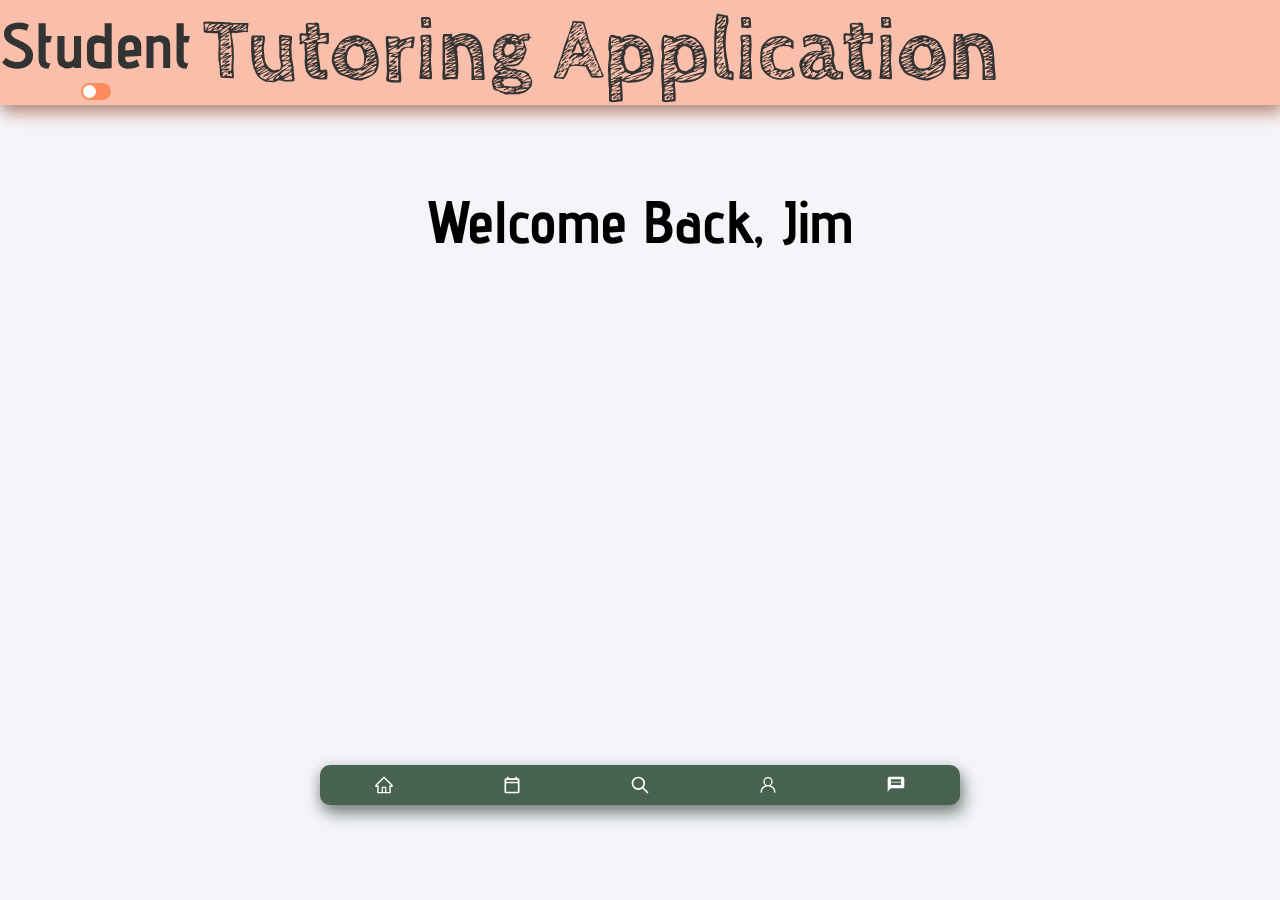
==== index.html @ f89b3bc1 "Added functionality where the header title changes based on the page" ====
<!DOCTYPE html>
<html lang="en">
<head>
    <meta charset="UTF-8">
    <meta name="viewport" content="width=device-width, initial-scale=1.0">
    <title>Get Tutored</title>
    <link rel="stylesheet" href="css/styles_base.css">
    <link rel="stylesheet" href="css/nav_bar.css">
    <link id="theme-stylesheet" rel="stylesheet" href="css/styles_stud.css">
    <script src="js/header.js" defer></script>
    <script src="js/app.js" defer></script>
</head>
<body>
    <header title="Tutoring Application"></header> <!-- Placeholder for the header -->
    <main style="display: flex; justify-content: center;">
        <h3>Welcome Back, Jim</h3>
    </main>
    <nav class="button-container">
        <a href="index.html">
            <button class="button">
                <svg xmlns="http://www.w3.org/2000/svg" width="1em" height="1em" viewBox="0 0 1024 1024" stroke-width="0" fill="currentColor" stroke="currentColor" class="icon">
                    <path d="M946.5 505L560.1 118.8l-25.9-25.9a31.5 31.5 0 0 0-44.4 0L77.5 505a63.9 63.9 0 0 0-18.8 46c.4 35.2 29.7 63.3 64.9 63.3h42.5V940h691.8V614.3h43.4c17.1 0 33.2-6.7 45.3-18.8a63.6 63.6 0 0 0 18.7-45.3c0-17-6.7-33.1-18.8-45.2zM568 868H456V664h112v204zm217.9-325.7V868H632V640c0-22.1-17.9-40-40-40H432c-22.1 0-40 17.9-40 40v228H238.1V542.3h-96l370-369.7 23.1 23.1L882 542.3h-96.1z"></path>
                </svg>
            </button>
        </a>
        <a href="calendar.html">
            <button class="button">
                <svg xmlns="http://www.w3.org/2000/svg" width="1em" height="1em" viewBox="0 0 24 24" fill="currentColor" class="icon">              
                <path d="M19 4h-1V2h-2v2H8V2H6v2H5c-1.1 0-2 .9-2 2v14c0 1.1.9 2 2 2h14c1.1 0 2-.9 2-2V6c0-1.1-.9-2-2-2zm0 16H5V10h14v10zm0-12H5V6h14v2z" />
                </svg>
            </button>
        </a>
        <a href="search.html">
            <button class="button">
                <svg xmlns="http://www.w3.org/2000/svg" width="1em" height="1em" aria-hidden="true" viewBox="0 0 24 24" stroke-width="2" fill="none" stroke="currentColor" class="icon">
                <path d="M21 21l-6-6m2-5a7 7 0 11-14 0 7 7 0 0114 0z" stroke-linejoin="round" stroke-linecap="round"></path>            </svg>
            </button>
        </a>
        <a href="profile.html">
            <button class="button">
                <svg xmlns="http://www.w3.org/2000/svg" width="1em" height="1em" viewBox="0 0 24 24" stroke-width="0" fill="currentColor" stroke="currentColor" class="icon">
                <path d="M12 2.5a5.5 5.5 0 0 1 3.096 10.047 9.005 9.005 0 0 1 5.9 8.181.75.75 0 1 1-1.499.044 7.5 7.5 0 0 0-14.993 0 .75.75 0 0 1-1.5-.045 9.005 9.005 0 0 1 5.9-8.18A5.5 5.5 0 0 1 12 2.5ZM8 8a4 4 0 1 0 8 0 4 4 0 0 0-8 0Z"></path>            </svg>
            </button>
        </a>
        <a href="messaging.html">
            <button class="button"> 
                <svg xmlns="http://www.w3.org/2000/svg"  width="1em"  height="1em"  viewBox="0 0 24 24"  fill="currentColor"  class="icon">
                <path d="M20 2H4c-1.1 0-2 .9-2 2v16l4-4h14c1.1 0 2-.9 2-2V4c0-1.1-.9-2-2-2zm-2 10H6V9h12v3zm0-4H6V5h12v3z"/></svg>
            </button>
        </a>
    </nav>
</body>
</html>
---- css/styles_base.css ----
/* Base Styles */
@import url('https://fonts.googleapis.com/css2?family=Cabin+Sketch:wght@700&display=swap');
@import url("https://fonts.googleapis.com/css2?family=Advent+Pro:ital,wght@0,100..900;1,100..900&display=swap");


body {
    margin: 0;
    padding: 0;
}

header {
    margin-inside: 100px 0 100px 100px;
    text-align: left;
}

header h1 {
    font-family: "Cabin Sketch", sans-serif;
    font-size: 7vw;
}

header h2 {
    font-family: "Advent Pro", sans-serif;
    font-size: 5vw
}

nav {

}

main {
    font-family: "Advent Pro", sans-serif;
    font-size: 4vw;
    padding: 20px;
    align-content: center;
}

footer {
    text-align: center;
    padding: 10px 0;
    position: fixed;
    width: 100%;
    bottom: 0;
}

h3 {
    font-family: "Advent Pro", sans-serif;
}

h6 {
    font-family: "Advent Pro", sans-serif;
}

/* Toggle Switch Styles */
.switch {
    position: relative;
    display: inline-block;
    width: 30px;
    height: 17px;
}

.switch input {
    opacity: 0;
    width: 0;
    height: 0;
}

.slider {
    position: absolute;
    cursor: pointer;
    top: 0;
    left: 0;
    right: 0;
    bottom: 0;
    background-color: #FF8A5B;
    transition: .4s;
    border-radius: 17px;
}

.slider:before {
    position: absolute;
    content: "";
    height: 13px;
    width: 13px;
    left: 2px;
    bottom: 2px;
    background-color: white;
    transition: .4s;
    border-radius: 50%;
}

input:checked + .slider {
    background-color: #47624F;
}

input:checked + .slider:before {
    transform: translateX(13px);
}

.button-container{
    position: absolute;
    top: 85vh;
    left: 25vw;    
}

/* Mobile styles */
@media (max-width: 600px) {
    header, nav, main, footer {
        padding: 10px;
    }

    nav a {
        display: block;
        margin: 5px 0;
    }
}
---- css/nav_bar.css ----
/* From Uiverse.io by akshat-patel28 */ 
.button-container {
    display: flex;
    background-color: rgba(71, 98, 79, 255);
    width: 50vw;
    height: 40px;
    align-items: center;
    justify-content: space-around;
    border-radius: 10px;
    box-shadow: rgba(0, 0, 0, 0.35) 0px 5px 15px, 
                rgba(71, 98, 79, 0.4) 5px 10px 15px;

  }
  
  .button {
    outline: 0;
    border: 0 ;
    width: 40px;
    height: 40px;
    border-radius: 50%;
    background-color: transparent;
    display: flex;
    align-items: center;
    justify-content: center;
    color: #fff;
    transition: all ease-in-out 0.3s;
    cursor: pointer;
  }
  
  .button:hover {
    transform: translateY(-3px);
  }
  
  .icon {
    font-size: 20px;
  }
---- css/styles_stud.css ----
/* Student Styles */
body {
    background-color: #f4f4f4;
}

header {
    background-color: rgba(255, 138, 91, 0.5);
    color: #333333;
    box-shadow: rgba(0, 0, 0, 0.35) 0 5px 15px,
                rgba(255, 138, 91, 0.4) 5px 10px 15px;
}

body {
    background-color: #f4f4f9;
}

nav a {
    color: #fff;
}

.button-container {
    background-color: rgba(71, 98, 79, 1);
    box-shadow: rgba(0, 0, 0, 0.35) 0 5px 15px,
                rgba(71, 98, 79, 0.4) 5px 10px 15px;
}
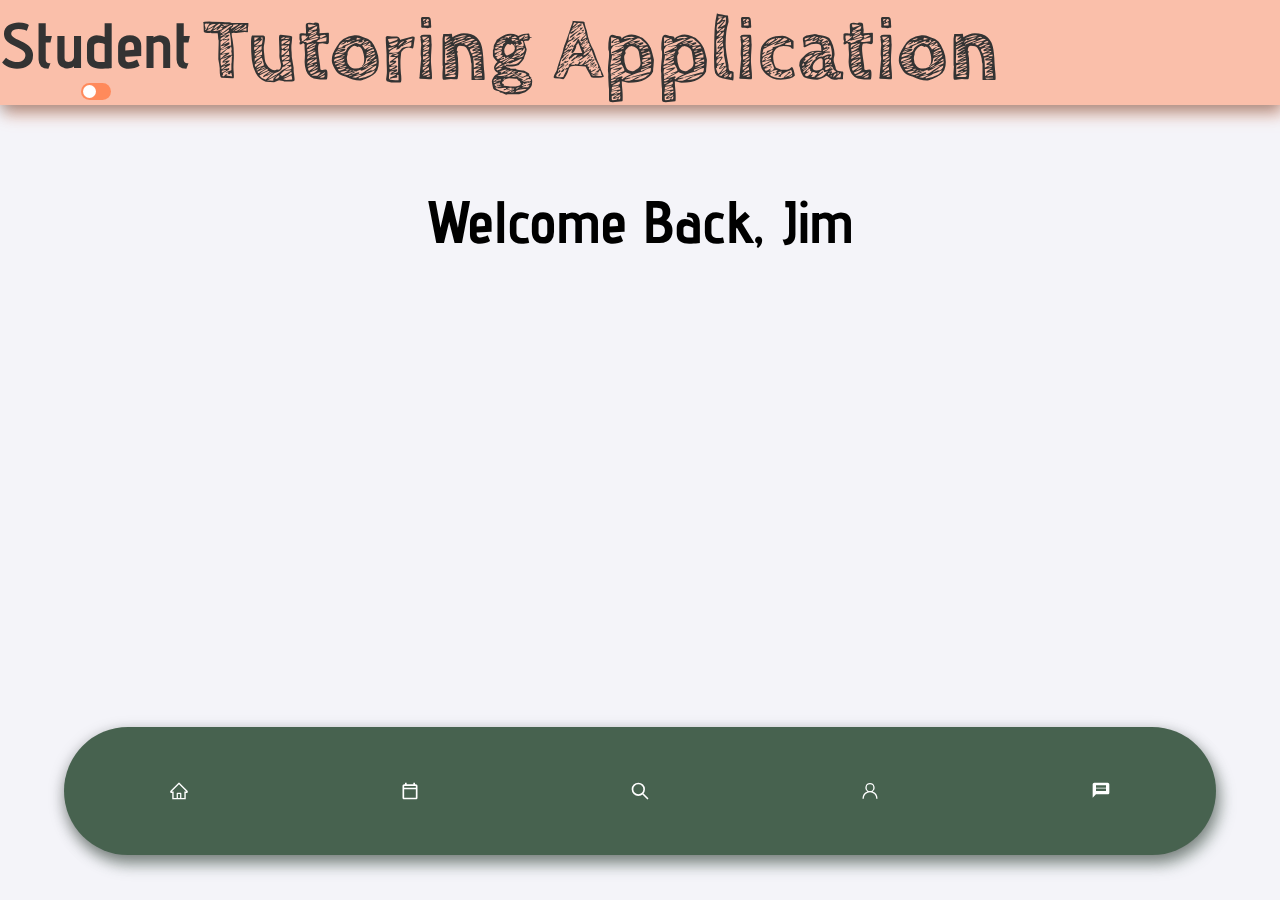
==== commit 0c8ca86f: "Renamed header.js to pageSetup.js so it sets up both the header and the navbar Created a navbar.html" ====
--- a/index.html
+++ b/index.html
@@ -7,7 +7,7 @@
     <link rel="stylesheet" href="css/styles_base.css">
     <link rel="stylesheet" href="css/nav_bar.css">
     <link id="theme-stylesheet" rel="stylesheet" href="css/styles_stud.css">
-    <script src="js/header.js" defer></script>
+    <script src="js/pageSetup.js" defer></script>
     <script src="js/app.js" defer></script>
 </head>
 <body>
@@ -15,39 +15,6 @@
     <main style="display: flex; justify-content: center;">
         <h3>Welcome Back, Jim</h3>
     </main>
-    <nav class="button-container">
-        <a href="index.html">
-            <button class="button">
-                <svg xmlns="http://www.w3.org/2000/svg" width="1em" height="1em" viewBox="0 0 1024 1024" stroke-width="0" fill="currentColor" stroke="currentColor" class="icon">
-                    <path d="M946.5 505L560.1 118.8l-25.9-25.9a31.5 31.5 0 0 0-44.4 0L77.5 505a63.9 63.9 0 0 0-18.8 46c.4 35.2 29.7 63.3 64.9 63.3h42.5V940h691.8V614.3h43.4c17.1 0 33.2-6.7 45.3-18.8a63.6 63.6 0 0 0 18.7-45.3c0-17-6.7-33.1-18.8-45.2zM568 868H456V664h112v204zm217.9-325.7V868H632V640c0-22.1-17.9-40-40-40H432c-22.1 0-40 17.9-40 40v228H238.1V542.3h-96l370-369.7 23.1 23.1L882 542.3h-96.1z"></path>
-                </svg>
-            </button>
-        </a>
-        <a href="calendar.html">
-            <button class="button">
-                <svg xmlns="http://www.w3.org/2000/svg" width="1em" height="1em" viewBox="0 0 24 24" fill="currentColor" class="icon">              
-                <path d="M19 4h-1V2h-2v2H8V2H6v2H5c-1.1 0-2 .9-2 2v14c0 1.1.9 2 2 2h14c1.1 0 2-.9 2-2V6c0-1.1-.9-2-2-2zm0 16H5V10h14v10zm0-12H5V6h14v2z" />
-                </svg>
-            </button>
-        </a>
-        <a href="search.html">
-            <button class="button">
-                <svg xmlns="http://www.w3.org/2000/svg" width="1em" height="1em" aria-hidden="true" viewBox="0 0 24 24" stroke-width="2" fill="none" stroke="currentColor" class="icon">
-                <path d="M21 21l-6-6m2-5a7 7 0 11-14 0 7 7 0 0114 0z" stroke-linejoin="round" stroke-linecap="round"></path>            </svg>
-            </button>
-        </a>
-        <a href="profile.html">
-            <button class="button">
-                <svg xmlns="http://www.w3.org/2000/svg" width="1em" height="1em" viewBox="0 0 24 24" stroke-width="0" fill="currentColor" stroke="currentColor" class="icon">
-                <path d="M12 2.5a5.5 5.5 0 0 1 3.096 10.047 9.005 9.005 0 0 1 5.9 8.181.75.75 0 1 1-1.499.044 7.5 7.5 0 0 0-14.993 0 .75.75 0 0 1-1.5-.045 9.005 9.005 0 0 1 5.9-8.18A5.5 5.5 0 0 1 12 2.5ZM8 8a4 4 0 1 0 8 0 4 4 0 0 0-8 0Z"></path>            </svg>
-            </button>
-        </a>
-        <a href="messaging.html">
-            <button class="button"> 
-                <svg xmlns="http://www.w3.org/2000/svg"  width="1em"  height="1em"  viewBox="0 0 24 24"  fill="currentColor"  class="icon">
-                <path d="M20 2H4c-1.1 0-2 .9-2 2v16l4-4h14c1.1 0 2-.9 2-2V4c0-1.1-.9-2-2-2zm-2 10H6V9h12v3zm0-4H6V5h12v3z"/></svg>
-            </button>
-        </a>
-    </nav>
+    <nav></nav>  <!-- Placeholder for the navbar -->
 </body>
 </html>
--- a/css/styles_base.css
+++ b/css/styles_base.css
@@ -21,10 +21,6 @@
 header h2 {
     font-family: "Advent Pro", sans-serif;
     font-size: 5vw
-}
-
-nav {
-
 }
 
 main {
@@ -96,10 +92,11 @@
     transform: translateX(13px);
 }
 
-.button-container{
+nav {
     position: absolute;
-    top: 85vh;
-    left: 25vw;    
+    bottom: 5vh;
+    left: 50%;
+    transform: translateX(-50%);
 }
 
 /* Mobile styles */
--- a/css/nav_bar.css
+++ b/css/nav_bar.css
@@ -1,20 +1,16 @@
-/* From Uiverse.io by akshat-patel28 */ 
-.button-container {
+/* Navbar css */
+nav {
     display: flex;
-    background-color: rgba(71, 98, 79, 255);
-    width: 50vw;
-    height: 40px;
+    width: 90vw;
+    height: 10vw;
     align-items: center;
     justify-content: space-around;
-    border-radius: 10px;
-    box-shadow: rgba(0, 0, 0, 0.35) 0px 5px 15px, 
-                rgba(71, 98, 79, 0.4) 5px 10px 15px;
-
+    border-radius: 10vw;
   }
   
   .button {
     outline: 0;
-    border: 0 ;
+    border: 0;
     width: 40px;
     height: 40px;
     border-radius: 50%;
@@ -26,7 +22,11 @@
     transition: all ease-in-out 0.3s;
     cursor: pointer;
   }
-  
+
+  .buttonCurrent {
+    background-color: rgba(82,173,156,0.5);
+  }
+
   .button:hover {
     transform: translateY(-3px);
   }
--- a/css/styles_stud.css
+++ b/css/styles_stud.css
@@ -18,7 +18,7 @@
     color: #fff;
 }
 
-.button-container {
+nav {
     background-color: rgba(71, 98, 79, 1);
     box-shadow: rgba(0, 0, 0, 0.35) 0 5px 15px,
                 rgba(71, 98, 79, 0.4) 5px 10px 15px;
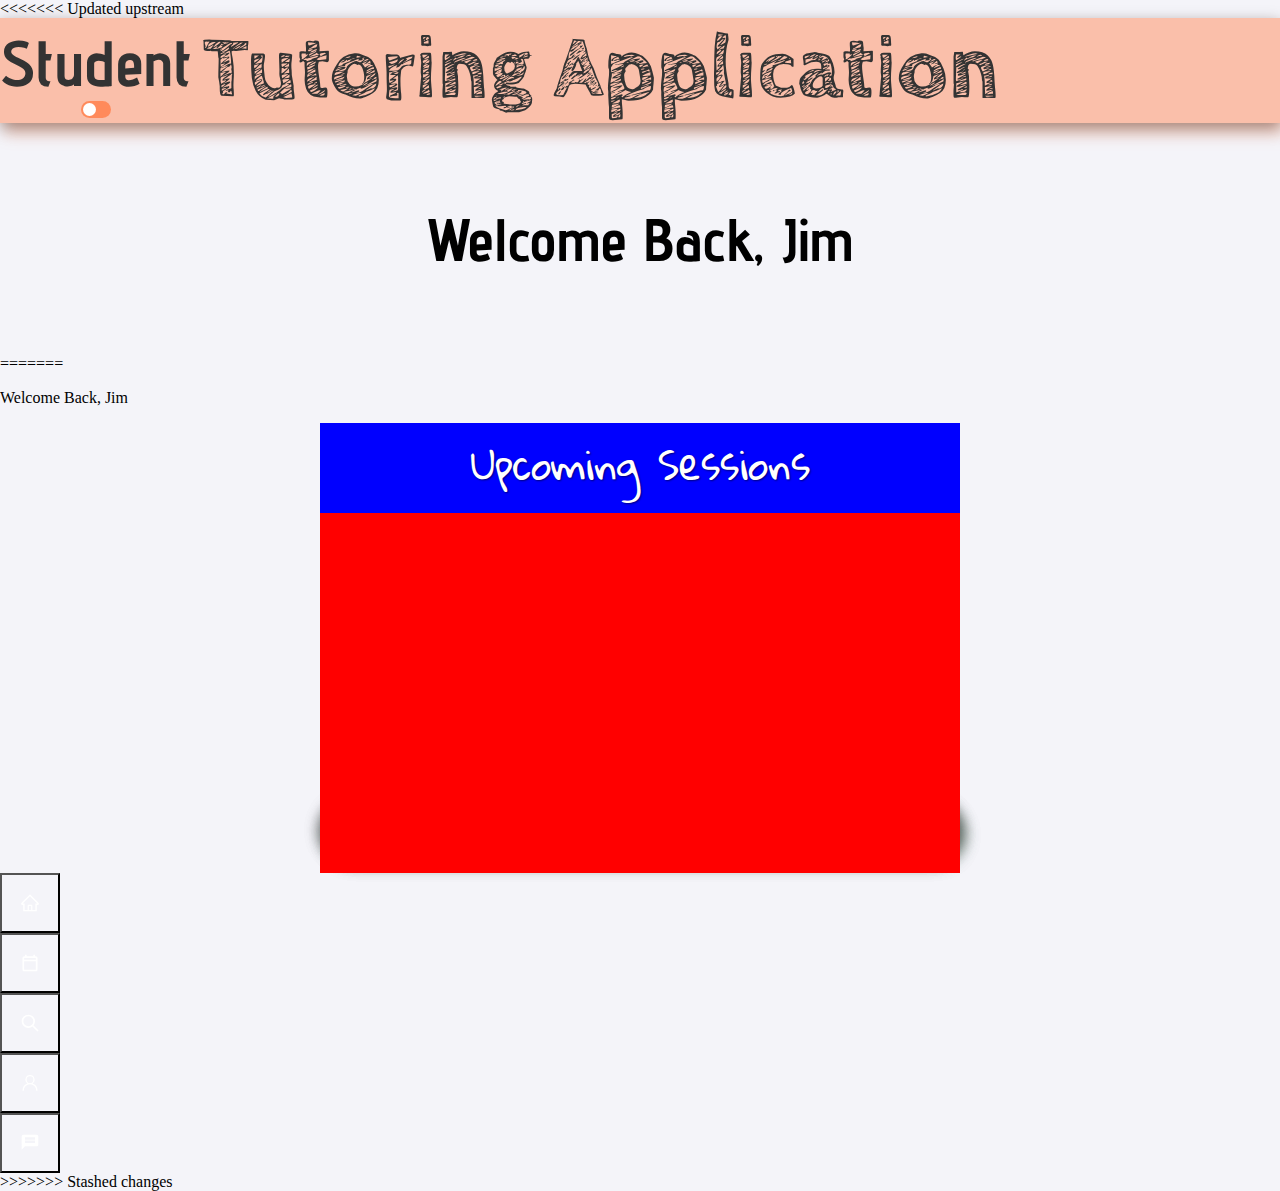
==== commit 9929a71b: "my chnaged" ====
--- a/index.html
+++ b/index.html
@@ -6,15 +6,74 @@
     <title>Get Tutored</title>
     <link rel="stylesheet" href="css/styles_base.css">
     <link rel="stylesheet" href="css/nav_bar.css">
+    <link rel="stylesheet" href="css/main-page.css">
     <link id="theme-stylesheet" rel="stylesheet" href="css/styles_stud.css">
     <script src="js/pageSetup.js" defer></script>
     <script src="js/app.js" defer></script>
 </head>
 <body>
+<<<<<<< Updated upstream
     <header title="Tutoring Application"></header> <!-- Placeholder for the header -->
     <main style="display: flex; justify-content: center;">
         <h3>Welcome Back, Jim</h3>
     </main>
     <nav></nav>  <!-- Placeholder for the navbar -->
+=======
+    <nav>
+        <div style="display: flex; align-items: center;">
+            <div style="display: flex; flex-direction: column; align-items: center;">
+                <p id="userModeText">Student Mode</p>
+                <label class="switch">
+                    <script src="js/theme.js" defer></script>
+                    <input type="checkbox" id="userModeSwitch">
+                    <span class="slider round"></span>
+                </label>
+            </div>
+            <h1 style="margin-left: 10px;">Tutoring Application</h1>
+        </div>
+    </nav>
+    <p>Welcome Back, Jim</p>
+    <div class="upcoming_sessions">
+        <p class="upcoming_sessions_title">Upcoming Sessions</p>
+        <div class="card_container">
+
+        </div>
+    </div>
+    
+    <div class="button-container">
+        <a href="index.html">
+            <button class="button">
+                <svg xmlns="http://www.w3.org/2000/svg" width="1em" height="1em" viewBox="0 0 1024 1024" stroke-width="0" fill="currentColor" stroke="currentColor" class="icon">
+                    <path d="M946.5 505L560.1 118.8l-25.9-25.9a31.5 31.5 0 0 0-44.4 0L77.5 505a63.9 63.9 0 0 0-18.8 46c.4 35.2 29.7 63.3 64.9 63.3h42.5V940h691.8V614.3h43.4c17.1 0 33.2-6.7 45.3-18.8a63.6 63.6 0 0 0 18.7-45.3c0-17-6.7-33.1-18.8-45.2zM568 868H456V664h112v204zm217.9-325.7V868H632V640c0-22.1-17.9-40-40-40H432c-22.1 0-40 17.9-40 40v228H238.1V542.3h-96l370-369.7 23.1 23.1L882 542.3h-96.1z"></path>
+                </svg>
+            </button>
+        </a>
+        <a href="calendar.html">
+            <button class="button">
+                <svg xmlns="http://www.w3.org/2000/svg" width="1em" height="1em" viewBox="0 0 24 24" fill="currentColor" class="icon">              
+                <path d="M19 4h-1V2h-2v2H8V2H6v2H5c-1.1 0-2 .9-2 2v14c0 1.1.9 2 2 2h14c1.1 0 2-.9 2-2V6c0-1.1-.9-2-2-2zm0 16H5V10h14v10zm0-12H5V6h14v2z" />
+                </svg>
+            </button>
+        </a>
+        <a href="search.html">
+            <button class="button">
+                <svg xmlns="http://www.w3.org/2000/svg" width="1em" height="1em" aria-hidden="true" viewBox="0 0 24 24" stroke-width="2" fill="none" stroke="currentColor" class="icon">
+                <path d="M21 21l-6-6m2-5a7 7 0 11-14 0 7 7 0 0114 0z" stroke-linejoin="round" stroke-linecap="round"></path>            </svg>
+            </button>
+        </a>
+        <a href="profile.html">
+            <button class="button">
+                <svg xmlns="http://www.w3.org/2000/svg" width="1em" height="1em" viewBox="0 0 24 24" stroke-width="0" fill="currentColor" stroke="currentColor" class="icon">
+                <path d="M12 2.5a5.5 5.5 0 0 1 3.096 10.047 9.005 9.005 0 0 1 5.9 8.181.75.75 0 1 1-1.499.044 7.5 7.5 0 0 0-14.993 0 .75.75 0 0 1-1.5-.045 9.005 9.005 0 0 1 5.9-8.18A5.5 5.5 0 0 1 12 2.5ZM8 8a4 4 0 1 0 8 0 4 4 0 0 0-8 0Z"></path>            </svg>
+            </button>
+        </a>
+        <a href="messaging.html">
+            <button class="button"> 
+                <svg xmlns="http://www.w3.org/2000/svg"  width="1em"  height="1em"  viewBox="0 0 24 24"  fill="currentColor"  class="icon">
+                <path d="M20 2H4c-1.1 0-2 .9-2 2v16l4-4h14c1.1 0 2-.9 2-2V4c0-1.1-.9-2-2-2zm-2 10H6V9h12v3zm0-4H6V5h12v3z"/></svg>
+            </button>
+        </a>
+    </div>
+>>>>>>> Stashed changes
 </body>
 </html>
--- a/css/nav_bar.css
+++ b/css/nav_bar.css
@@ -1,8 +1,14 @@
 /* Navbar css */
 nav {
     display: flex;
+<<<<<<< Updated upstream
     width: 90vw;
     height: 10vw;
+=======
+    background-color: rgba(71, 98, 79, 255);
+    width: 50vw;
+    height: 60px;
+>>>>>>> Stashed changes
     align-items: center;
     justify-content: space-around;
     border-radius: 10vw;
@@ -10,9 +16,15 @@
   
   .button {
     outline: 0;
+<<<<<<< Updated upstream
     border: 0;
     width: 40px;
     height: 40px;
+=======
+    border: 0 ;
+    width: 60px;
+    height: 60px;
+>>>>>>> Stashed changes
     border-radius: 50%;
     background-color: transparent;
     display: flex;
@@ -23,12 +35,12 @@
     cursor: pointer;
   }
 
-  .buttonCurrent {
+  .active {
     background-color: rgba(82,173,156,0.5);
   }
 
   .button:hover {
-    transform: translateY(-3px);
+    transform: translateY(-4px);
   }
   
   .icon {
--- a/css/main-page.css
+++ b/css/main-page.css
@@ -0,0 +1,35 @@
+@import url('https://fonts.googleapis.com/css2?family=Gloria+Hallelujah&display=swap');
+
+.upcoming_sessions{
+    position: relative;
+    display: flex;
+    flex-direction: row;
+    background-color: rgba(122, 174, 161, 255);
+    width: 50vw;
+    height: 50vh;
+    border-radius: 10px;
+    left: 25vw;
+    justify-content: center;
+}
+
+.upcoming_sessions_title {
+    font-family: 'Gloria Hallelujah', sans-serif; /* Use the chalky font */
+    font-size: 2.5rem; /* Adjust font size */
+    color: #ffffff; /* Example color, modify as needed */
+    text-shadow: 1px 1px 2px rgba(0, 0, 0, 0.5); /* Adds a subtle shadow for a chalkboard effect */
+    margin: 0;
+    text-align: center;
+    height: 20%;
+    background-color: blue;
+    width: 100%;
+    position: relative;
+}
+
+.card_container{
+    position: absolute;
+    background-color: red;
+    width: 100%;
+    height: 80%;
+    top: 20%;;
+}
+  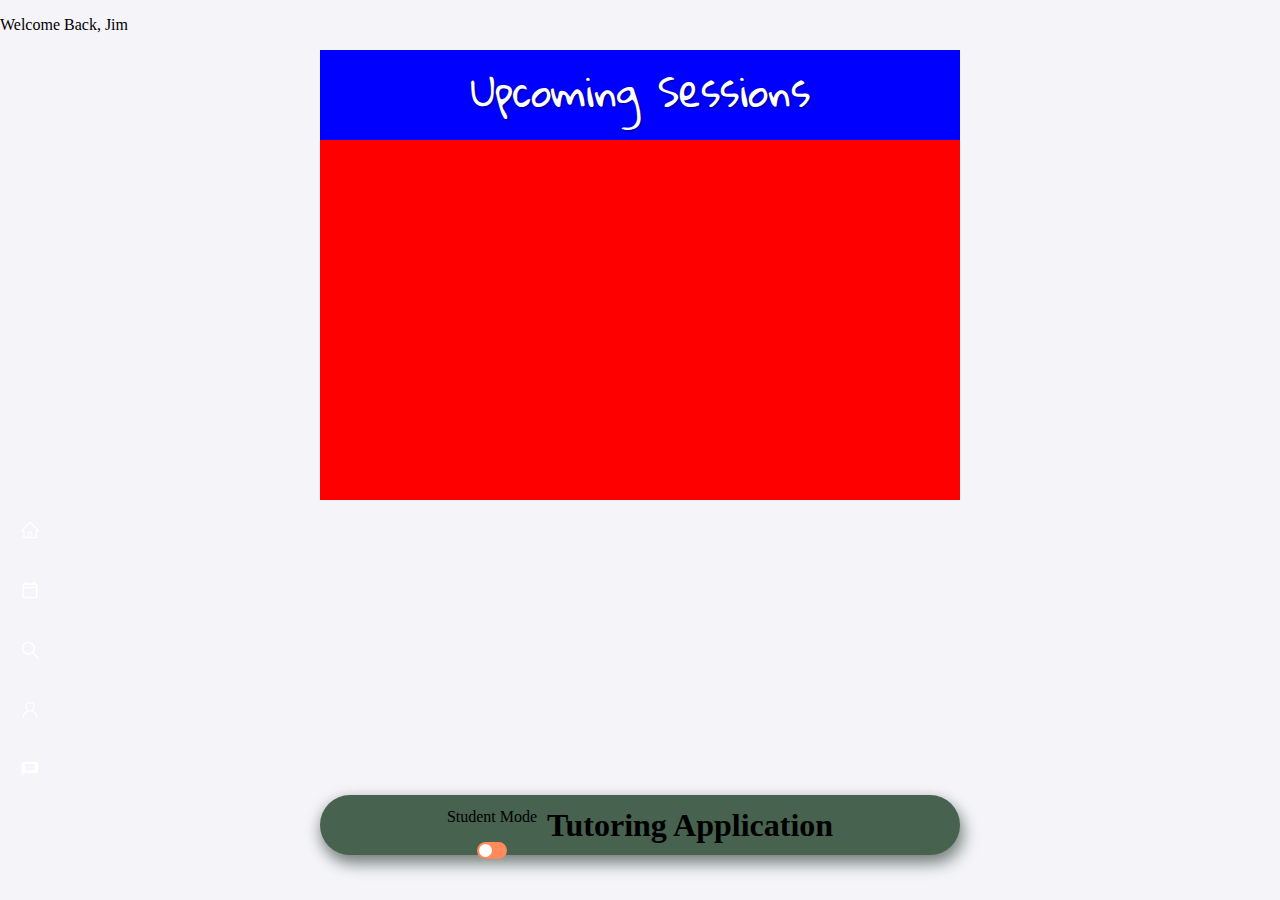
==== commit 49d04700: "test" ====
--- a/index.html
+++ b/index.html
@@ -12,13 +12,6 @@
     <script src="js/app.js" defer></script>
 </head>
 <body>
-<<<<<<< Updated upstream
-    <header title="Tutoring Application"></header> <!-- Placeholder for the header -->
-    <main style="display: flex; justify-content: center;">
-        <h3>Welcome Back, Jim</h3>
-    </main>
-    <nav></nav>  <!-- Placeholder for the navbar -->
-=======
     <nav>
         <div style="display: flex; align-items: center;">
             <div style="display: flex; flex-direction: column; align-items: center;">
@@ -74,6 +67,5 @@
             </button>
         </a>
     </div>
->>>>>>> Stashed changes
 </body>
 </html>
--- a/css/nav_bar.css
+++ b/css/nav_bar.css
@@ -1,14 +1,9 @@
 /* Navbar css */
 nav {
     display: flex;
-<<<<<<< Updated upstream
-    width: 90vw;
-    height: 10vw;
-=======
     background-color: rgba(71, 98, 79, 255);
     width: 50vw;
     height: 60px;
->>>>>>> Stashed changes
     align-items: center;
     justify-content: space-around;
     border-radius: 10vw;
@@ -16,15 +11,9 @@
   
   .button {
     outline: 0;
-<<<<<<< Updated upstream
-    border: 0;
-    width: 40px;
-    height: 40px;
-=======
     border: 0 ;
     width: 60px;
     height: 60px;
->>>>>>> Stashed changes
     border-radius: 50%;
     background-color: transparent;
     display: flex;
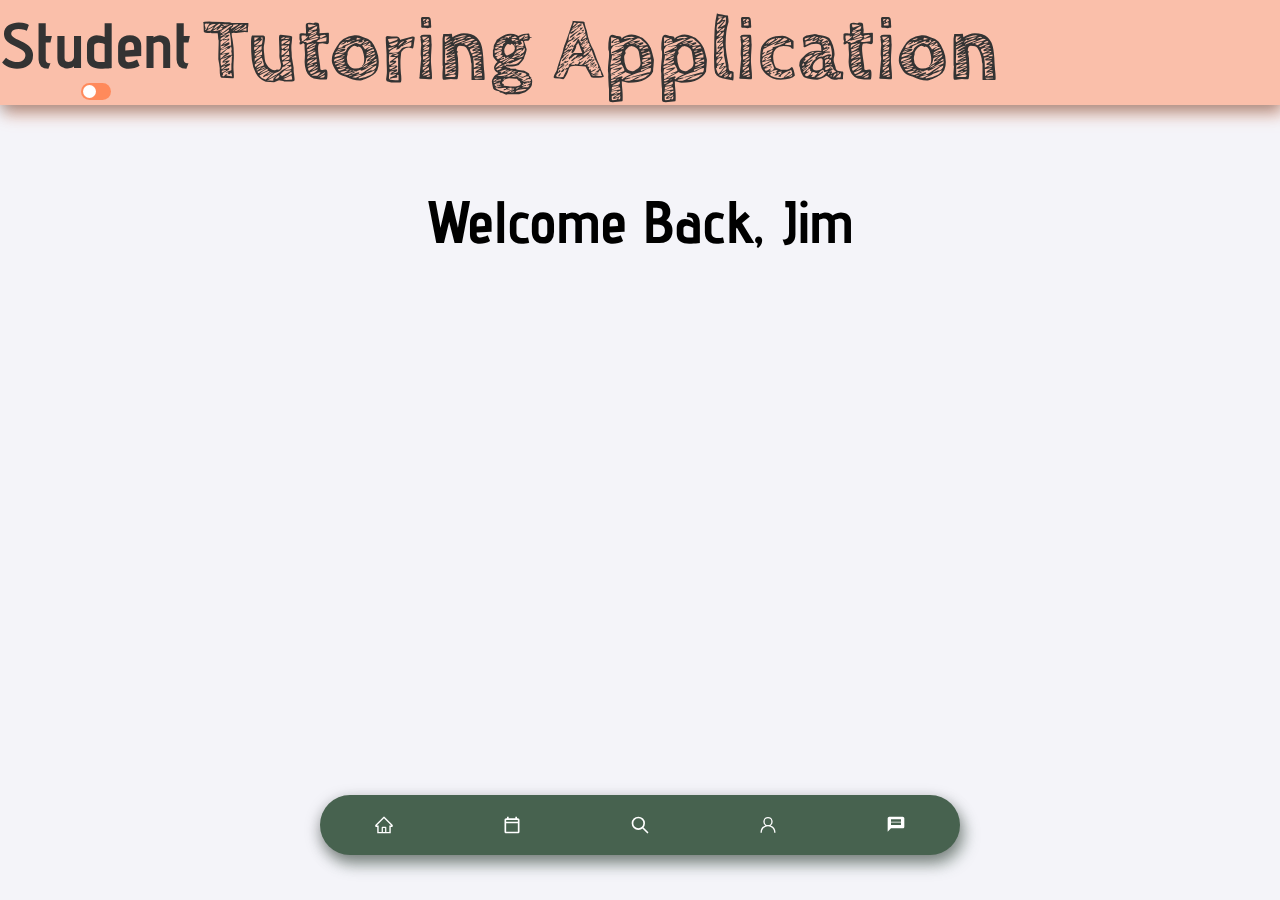
==== commit 0b35a06c: "fixing my mistake" ====
--- a/index.html
+++ b/index.html
@@ -8,32 +8,15 @@
     <link rel="stylesheet" href="css/nav_bar.css">
     <link rel="stylesheet" href="css/main-page.css">
     <link id="theme-stylesheet" rel="stylesheet" href="css/styles_stud.css">
-    <script src="js/pageSetup.js" defer></script>
+    <script src="js/header.js" defer></script>
     <script src="js/app.js" defer></script>
 </head>
 <body>
-    <nav>
-        <div style="display: flex; align-items: center;">
-            <div style="display: flex; flex-direction: column; align-items: center;">
-                <p id="userModeText">Student Mode</p>
-                <label class="switch">
-                    <script src="js/theme.js" defer></script>
-                    <input type="checkbox" id="userModeSwitch">
-                    <span class="slider round"></span>
-                </label>
-            </div>
-            <h1 style="margin-left: 10px;">Tutoring Application</h1>
-        </div>
-    </nav>
-    <p>Welcome Back, Jim</p>
-    <div class="upcoming_sessions">
-        <p class="upcoming_sessions_title">Upcoming Sessions</p>
-        <div class="card_container">
-
-        </div>
-    </div>
-    
-    <div class="button-container">
+    <header title="Tutoring Application"></header> <!-- Placeholder for the header -->
+    <main style="display: flex; justify-content: center;">
+        <h3>Welcome Back, Jim</h3>
+    </main>
+    <nav class="button-container">
         <a href="index.html">
             <button class="button">
                 <svg xmlns="http://www.w3.org/2000/svg" width="1em" height="1em" viewBox="0 0 1024 1024" stroke-width="0" fill="currentColor" stroke="currentColor" class="icon">
@@ -66,6 +49,6 @@
                 <path d="M20 2H4c-1.1 0-2 .9-2 2v16l4-4h14c1.1 0 2-.9 2-2V4c0-1.1-.9-2-2-2zm-2 10H6V9h12v3zm0-4H6V5h12v3z"/></svg>
             </button>
         </a>
-    </div>
+    </nav>
 </body>
 </html>
--- a/css/styles_base.css
+++ b/css/styles_base.css
@@ -21,6 +21,10 @@
 header h2 {
     font-family: "Advent Pro", sans-serif;
     font-size: 5vw
+}
+
+nav {
+
 }
 
 main {
@@ -92,7 +96,7 @@
     transform: translateX(13px);
 }
 
-nav {
+.button-container{
     position: absolute;
     bottom: 5vh;
     left: 50%;
--- a/css/nav_bar.css
+++ b/css/nav_bar.css
@@ -1,5 +1,5 @@
 /* Navbar css */
-nav {
+.button-container {
     display: flex;
     background-color: rgba(71, 98, 79, 255);
     width: 50vw;
@@ -12,8 +12,8 @@
   .button {
     outline: 0;
     border: 0 ;
-    width: 60px;
-    height: 60px;
+    width: 40px;
+    height: 40px;
     border-radius: 50%;
     background-color: transparent;
     display: flex;
@@ -23,11 +23,7 @@
     transition: all ease-in-out 0.3s;
     cursor: pointer;
   }
-
-  .active {
-    background-color: rgba(82,173,156,0.5);
-  }
-
+  
   .button:hover {
     transform: translateY(-4px);
   }
--- a/css/styles_stud.css
+++ b/css/styles_stud.css
@@ -18,7 +18,7 @@
     color: #fff;
 }
 
-nav {
+.button-container {
     background-color: rgba(71, 98, 79, 1);
     box-shadow: rgba(0, 0, 0, 0.35) 0 5px 15px,
                 rgba(71, 98, 79, 0.4) 5px 10px 15px;
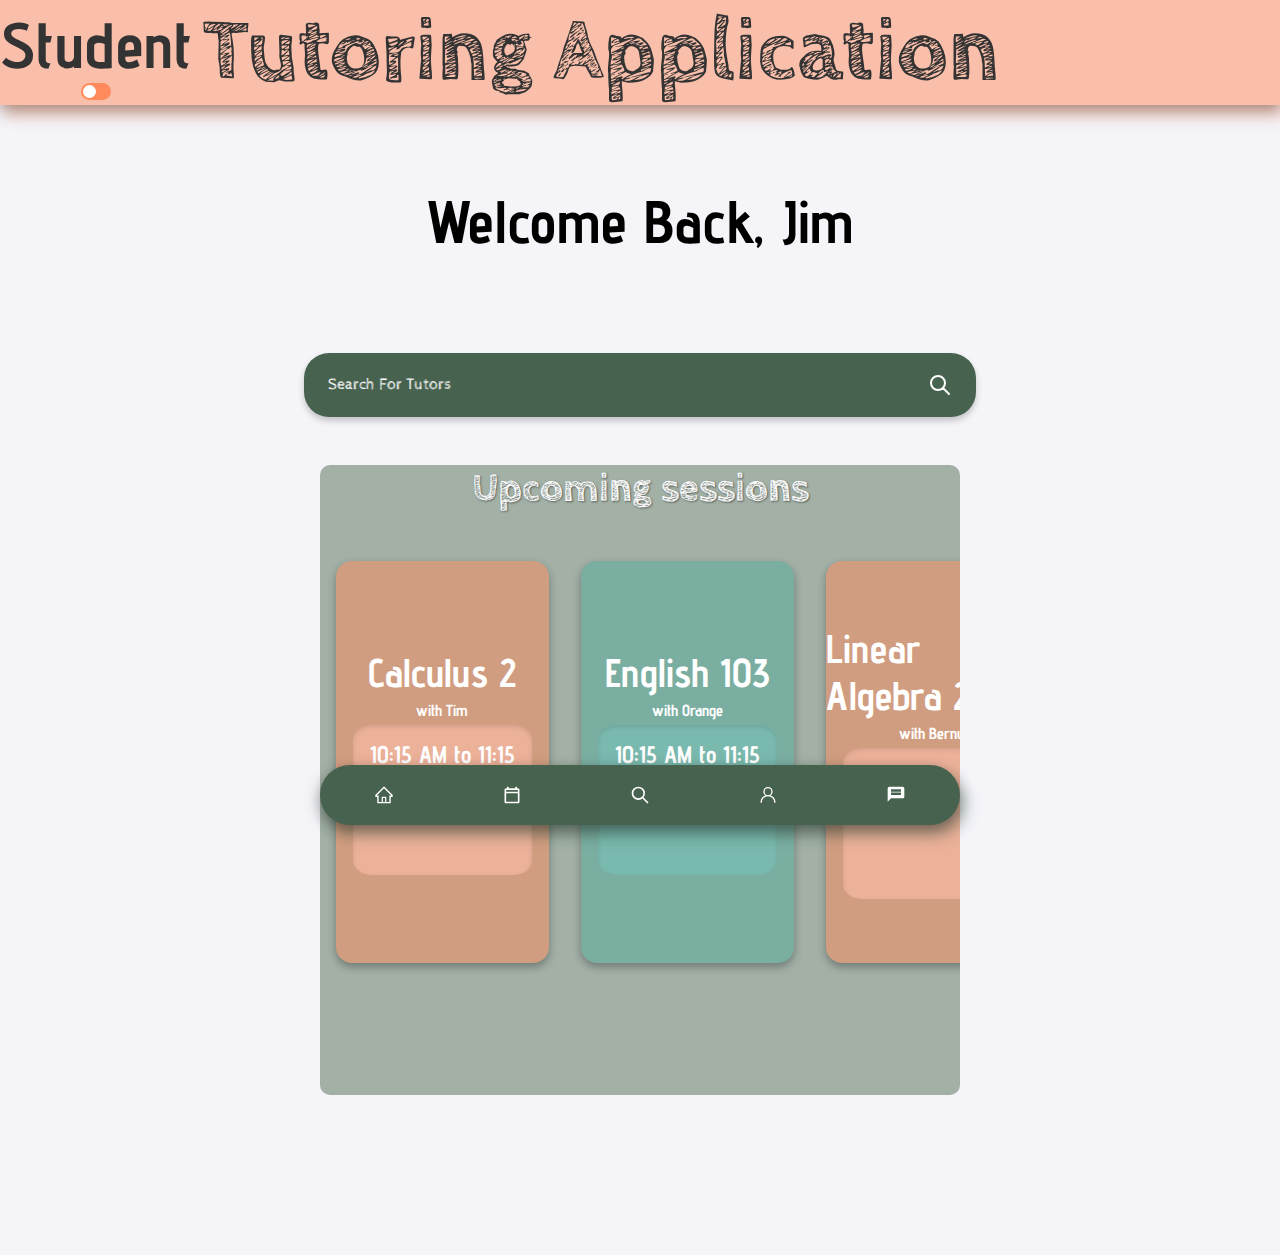
==== commit eda71d68: "finished the main page" ====
--- a/index.html
+++ b/index.html
@@ -10,12 +10,29 @@
     <link id="theme-stylesheet" rel="stylesheet" href="css/styles_stud.css">
     <script src="js/header.js" defer></script>
     <script src="js/app.js" defer></script>
+    <script src="js/upcoming_sessions.js" defer></script>
 </head>
 <body>
     <header title="Tutoring Application"></header> <!-- Placeholder for the header -->
     <main style="display: flex; justify-content: center;">
         <h3>Welcome Back, Jim</h3>
     </main>
+    
+    <div class="search_bar">
+        <input type="text" class="search_input" placeholder="Search For Tutors">
+        <button class="search_button">
+          <svg xmlns="http://www.w3.org/2000/svg" width="1em" height="1em" viewBox="0 0 24 24" stroke-width="2" fill="none" stroke="currentColor" class="search_icon">
+            <path d="M21 21l-6-6m2-5a7 7 0 11-14 0 7 7 0 0114 0z" stroke-linejoin="round" stroke-linecap="round"></path>
+          </svg>
+        </button>
+    </div>
+
+    <div class="upcoming_sessions">
+         <h2 class="upcoming_sessions_title">Upcoming sessions</h2>
+         <div class="all_card_container">
+
+         </div>
+    </div>
     <nav class="button-container">
         <a href="index.html">
             <button class="button">
--- a/css/nav_bar.css
+++ b/css/nav_bar.css
@@ -1,33 +1,38 @@
-/* Navbar css */
+/* Navbar CSS */
 .button-container {
-    display: flex;
-    background-color: rgba(71, 98, 79, 255);
-    width: 50vw;
-    height: 60px;
-    align-items: center;
-    justify-content: space-around;
-    border-radius: 10vw;
-  }
-  
-  .button {
-    outline: 0;
-    border: 0 ;
-    width: 40px;
-    height: 40px;
-    border-radius: 50%;
-    background-color: transparent;
-    display: flex;
-    align-items: center;
-    justify-content: center;
-    color: #fff;
-    transition: all ease-in-out 0.3s;
-    cursor: pointer;
-  }
-  
-  .button:hover {
-    transform: translateY(-4px);
-  }
-  
-  .icon {
-    font-size: 20px;
-  }+  position: fixed; /* Changed from absolute to fixed */
+  display: flex;
+  background-color: rgba(71, 98, 79, 255);
+  width: 50vw;
+  height: 60px;
+  align-items: center;
+  justify-content: space-around;
+  border-radius: 10vw;
+  top: 85vh; 
+  left: 50%;
+  transform: translateX(-50%); /* Center the navbar horizontally */
+  z-index: 1000; /* Ensure it stays above other elements */
+}
+
+.button {
+  outline: 0;
+  border: 0;
+  width: 40px;
+  height: 40px;
+  border-radius: 50%;
+  background-color: transparent;
+  display: flex;
+  align-items: center;
+  justify-content: center;
+  color: #fff;
+  transition: all ease-in-out 0.3s;
+  cursor: pointer;
+}
+
+.button:hover {
+  transform: translateY(-4px);
+}
+
+.icon {
+  font-size: 20px;
+}
--- a/css/main-page.css
+++ b/css/main-page.css
@@ -1,35 +1,188 @@
 @import url('https://fonts.googleapis.com/css2?family=Gloria+Hallelujah&display=swap');
+@import url("https://fonts.googleapis.com/css2?family=Advent+Pro:ital,wght@0,100..900;1,100..900&display=swap");
 
 .upcoming_sessions{
     position: relative;
+    margin-bottom: 10rem;
     display: flex;
     flex-direction: row;
-    background-color: rgba(122, 174, 161, 255);
+    background-color: rgba(162,176,166,255);
     width: 50vw;
-    height: 50vh;
+    height: 70vh;
     border-radius: 10px;
     left: 25vw;
     justify-content: center;
+    overflow: hidden;
 }
 
 .upcoming_sessions_title {
-    font-family: 'Gloria Hallelujah', sans-serif; /* Use the chalky font */
+    font-family: "Cabin Sketch", sans-serif;
     font-size: 2.5rem; /* Adjust font size */
     color: #ffffff; /* Example color, modify as needed */
     text-shadow: 1px 1px 2px rgba(0, 0, 0, 0.5); /* Adds a subtle shadow for a chalkboard effect */
     margin: 0;
     text-align: center;
     height: 20%;
-    background-color: blue;
     width: 100%;
     position: relative;
 }
 
-.card_container{
+.card_container {
+    display: flex;
+    flex-direction: column;
+    flex-shrink: 0;
+    align-items: center; /* Center content horizontally */
+    justify-content: center; /* Center content vertically */
+    width: 35%; 
+    height: 90%; 
+    top: 30%; 
+    border-radius: 16px; 
+    box-shadow: 0px 4px 8px rgba(0, 0, 0, 0.3); 
+}
+
+/* Green color for even cards */
+.card_container:nth-child(even) {
+    background-color: rgba(122,174,161,255); 
+}
+
+/* Pink color for odd cards */
+.card_container:nth-child(odd) {
+    background-color: rgba(209,157,128,255); 
+}
+
+.class_name {
+    font-family: 'Advent Pro', sans-serif; 
+    font-size: 2.5rem; 
+    color: white; /* Text color */
+    margin: 0; /* Remove default margin */
+}
+
+.teacher_name {
+    font-family: 'Advent Pro', sans-serif; 
+    font-size: 1rem; 
+    color: #FFFFFF; 
+    margin: 5px 0; 
+}
+
+.class_time {
+    padding: 15px 15px; 
+    border-radius: 10%; 
+    width: 70%;
+    height: 30%;
+    text-align: center; 
+    box-shadow: inset 0px 2px 4px rgba(0, 0, 0, 0.1); 
+}
+
+.card_container:nth-child(even) .class_time {
+    background-color: rgba(122,185,174,255); /* Green for even cards */
+}
+
+.card_container:nth-child(odd) .class_time {
+    background-color: rgba(236,177,153,255); /* Pink for odd cards */
+}
+
+
+
+.class_time p {
+    font-family: 'Advent Pro', sans-serif; /* Consistent font */
+    font-size: 1.5rem; /* Adjust font size */
+    font-weight: bold;
+    color: #FFFFFF; /* White text color */
+    margin: 0; /* Remove default margin */
+}
+
+.all_card_container{
+    display: flex;
+    flex-direction: row;
     position: absolute;
-    background-color: red;
-    width: 100%;
-    height: 80%;
-    top: 20%;;
+    width: 95%;
+    height: 71%;
+    margin-top: 10%;
+    padding: 2rem;
+    gap: 2rem;
+    overflow-x: auto;
 }
+
+.all_card_container::-webkit-scrollbar {
+    height: 8px;
+}
+
+.all_card_container::-webkit-scrollbar-thumb {
+    background-color: #47624f; 
+    border-radius: 4px;
+}
+
+.all_card_container.active {
+    scroll-behavior: auto; 
+
+}
+
+
+.all_card_container {
+    user-select: none; /* Disable text selection */
+    -webkit-user-select: none; /* Safari */
+    -ms-user-select: none; /* IE/Edge */
+}
+
+.card_container {
+    user-select: none; /* Disable text selection inside cards */
+    -webkit-user-select: none; /* Safari */
+    -ms-user-select: none; /* IE/Edge */
+}
+
+
+
+.search_bar {
+    display: flex;
+    align-items: center; 
+    background-color: #47624f; 
+    border-radius: 25px;
+    padding: 0.5rem 1rem; 
+    width: 100%; 
+    max-width: 50vw; 
+    margin: 1rem auto; 
+    box-shadow: 0px 4px 6px rgba(0, 0, 0, 0.2); 
+    height: 3rem;
+    margin-bottom: 3rem;
+  }
+  
+  .search_input {
+    flex: 1; 
+    font-family: "Cabin Sketch", sans-serif;
+    font-size: 1rem;
+    color: #ffffff;
+    background-color: transparent; 
+    border: none; 
+    outline: none;
+    padding: 0.5rem; 
+    margin-right: 1rem; 
+    caret-color: #ffffff; 
+  }
+
+.search_input::placeholder {
+    color: #ffffff; 
+    font-family: "Cabin Sketch", sans-serif;
+}
+  
+  .search_button {
+    background: none; 
+    border: none; 
+    cursor: pointer; 
+    display: flex;
+    align-items: center;
+    justify-content: center;
+    padding: 0.5rem; 
+    border-radius: 50%; 
+    transition: background-color 0.3s; 
+  }
+  
+  .search_button:hover {
+    background-color: rgba(255, 255, 255, 0.1); 
+  }
+  
+  .search_icon {
+    stroke: #ffffff; 
+    width: 1.5rem;
+    height: 1.5rem;
+  }
   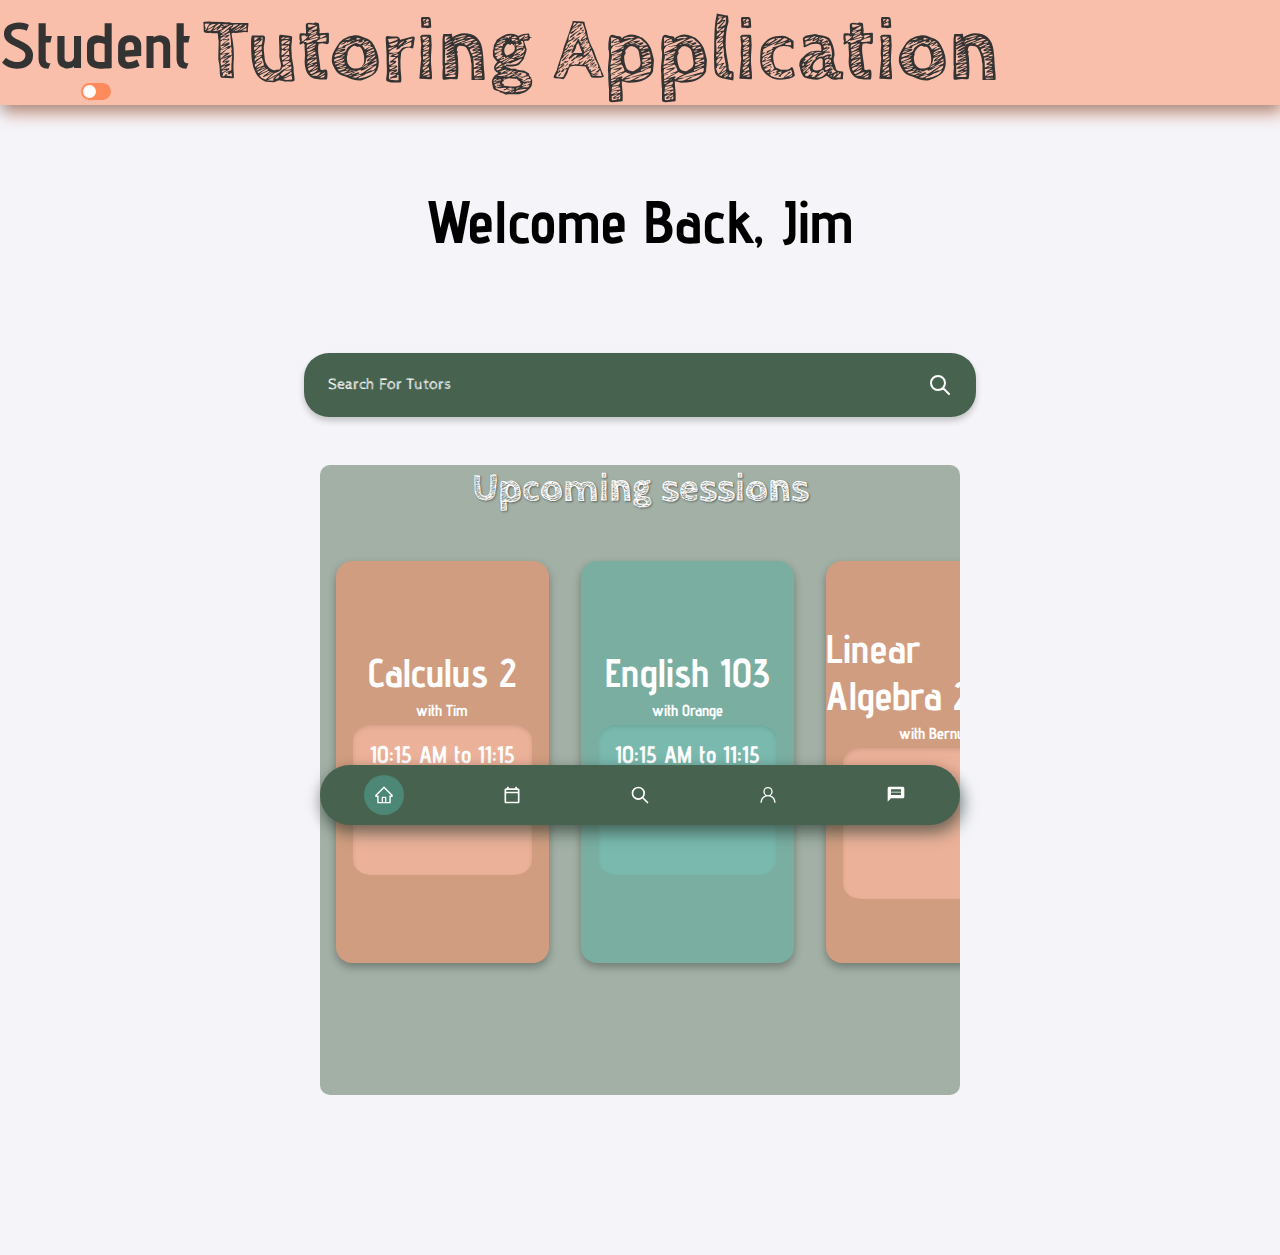
==== commit 8241f839: "Fixed all issues where navbar changes were lost" ====
--- a/index.html
+++ b/index.html
@@ -8,7 +8,7 @@
     <link rel="stylesheet" href="css/nav_bar.css">
     <link rel="stylesheet" href="css/main-page.css">
     <link id="theme-stylesheet" rel="stylesheet" href="css/styles_stud.css">
-    <script src="js/header.js" defer></script>
+    <script src="js/pageSetup.js" defer></script>
     <script src="js/app.js" defer></script>
     <script src="js/upcoming_sessions.js" defer></script>
 </head>
@@ -33,39 +33,6 @@
 
          </div>
     </div>
-    <nav class="button-container">
-        <a href="index.html">
-            <button class="button">
-                <svg xmlns="http://www.w3.org/2000/svg" width="1em" height="1em" viewBox="0 0 1024 1024" stroke-width="0" fill="currentColor" stroke="currentColor" class="icon">
-                    <path d="M946.5 505L560.1 118.8l-25.9-25.9a31.5 31.5 0 0 0-44.4 0L77.5 505a63.9 63.9 0 0 0-18.8 46c.4 35.2 29.7 63.3 64.9 63.3h42.5V940h691.8V614.3h43.4c17.1 0 33.2-6.7 45.3-18.8a63.6 63.6 0 0 0 18.7-45.3c0-17-6.7-33.1-18.8-45.2zM568 868H456V664h112v204zm217.9-325.7V868H632V640c0-22.1-17.9-40-40-40H432c-22.1 0-40 17.9-40 40v228H238.1V542.3h-96l370-369.7 23.1 23.1L882 542.3h-96.1z"></path>
-                </svg>
-            </button>
-        </a>
-        <a href="calendar.html">
-            <button class="button">
-                <svg xmlns="http://www.w3.org/2000/svg" width="1em" height="1em" viewBox="0 0 24 24" fill="currentColor" class="icon">              
-                <path d="M19 4h-1V2h-2v2H8V2H6v2H5c-1.1 0-2 .9-2 2v14c0 1.1.9 2 2 2h14c1.1 0 2-.9 2-2V6c0-1.1-.9-2-2-2zm0 16H5V10h14v10zm0-12H5V6h14v2z" />
-                </svg>
-            </button>
-        </a>
-        <a href="search.html">
-            <button class="button">
-                <svg xmlns="http://www.w3.org/2000/svg" width="1em" height="1em" aria-hidden="true" viewBox="0 0 24 24" stroke-width="2" fill="none" stroke="currentColor" class="icon">
-                <path d="M21 21l-6-6m2-5a7 7 0 11-14 0 7 7 0 0114 0z" stroke-linejoin="round" stroke-linecap="round"></path>            </svg>
-            </button>
-        </a>
-        <a href="profile.html">
-            <button class="button">
-                <svg xmlns="http://www.w3.org/2000/svg" width="1em" height="1em" viewBox="0 0 24 24" stroke-width="0" fill="currentColor" stroke="currentColor" class="icon">
-                <path d="M12 2.5a5.5 5.5 0 0 1 3.096 10.047 9.005 9.005 0 0 1 5.9 8.181.75.75 0 1 1-1.499.044 7.5 7.5 0 0 0-14.993 0 .75.75 0 0 1-1.5-.045 9.005 9.005 0 0 1 5.9-8.18A5.5 5.5 0 0 1 12 2.5ZM8 8a4 4 0 1 0 8 0 4 4 0 0 0-8 0Z"></path>            </svg>
-            </button>
-        </a>
-        <a href="messaging.html">
-            <button class="button"> 
-                <svg xmlns="http://www.w3.org/2000/svg"  width="1em"  height="1em"  viewBox="0 0 24 24"  fill="currentColor"  class="icon">
-                <path d="M20 2H4c-1.1 0-2 .9-2 2v16l4-4h14c1.1 0 2-.9 2-2V4c0-1.1-.9-2-2-2zm-2 10H6V9h12v3zm0-4H6V5h12v3z"/></svg>
-            </button>
-        </a>
-    </nav>
+    <nav></nav>  <!-- Placeholder for the navbar -->
 </body>
 </html>
--- a/css/styles_base.css
+++ b/css/styles_base.css
@@ -21,10 +21,6 @@
 header h2 {
     font-family: "Advent Pro", sans-serif;
     font-size: 5vw
-}
-
-nav {
-
 }
 
 main {
@@ -96,7 +92,7 @@
     transform: translateX(13px);
 }
 
-.button-container{
+nav{
     position: absolute;
     bottom: 5vh;
     left: 50%;
--- a/css/nav_bar.css
+++ b/css/nav_bar.css
@@ -1,5 +1,5 @@
 /* Navbar CSS */
-.button-container {
+nav {
   position: fixed; /* Changed from absolute to fixed */
   display: flex;
   background-color: rgba(71, 98, 79, 255);
@@ -29,6 +29,10 @@
   cursor: pointer;
 }
 
+.active {
+    background-color: rgba(82,173,156,0.5);
+}
+
 .button:hover {
   transform: translateY(-4px);
 }
--- a/css/styles_stud.css
+++ b/css/styles_stud.css
@@ -18,7 +18,7 @@
     color: #fff;
 }
 
-.button-container {
+nav {
     background-color: rgba(71, 98, 79, 1);
     box-shadow: rgba(0, 0, 0, 0.35) 0 5px 15px,
                 rgba(71, 98, 79, 0.4) 5px 10px 15px;
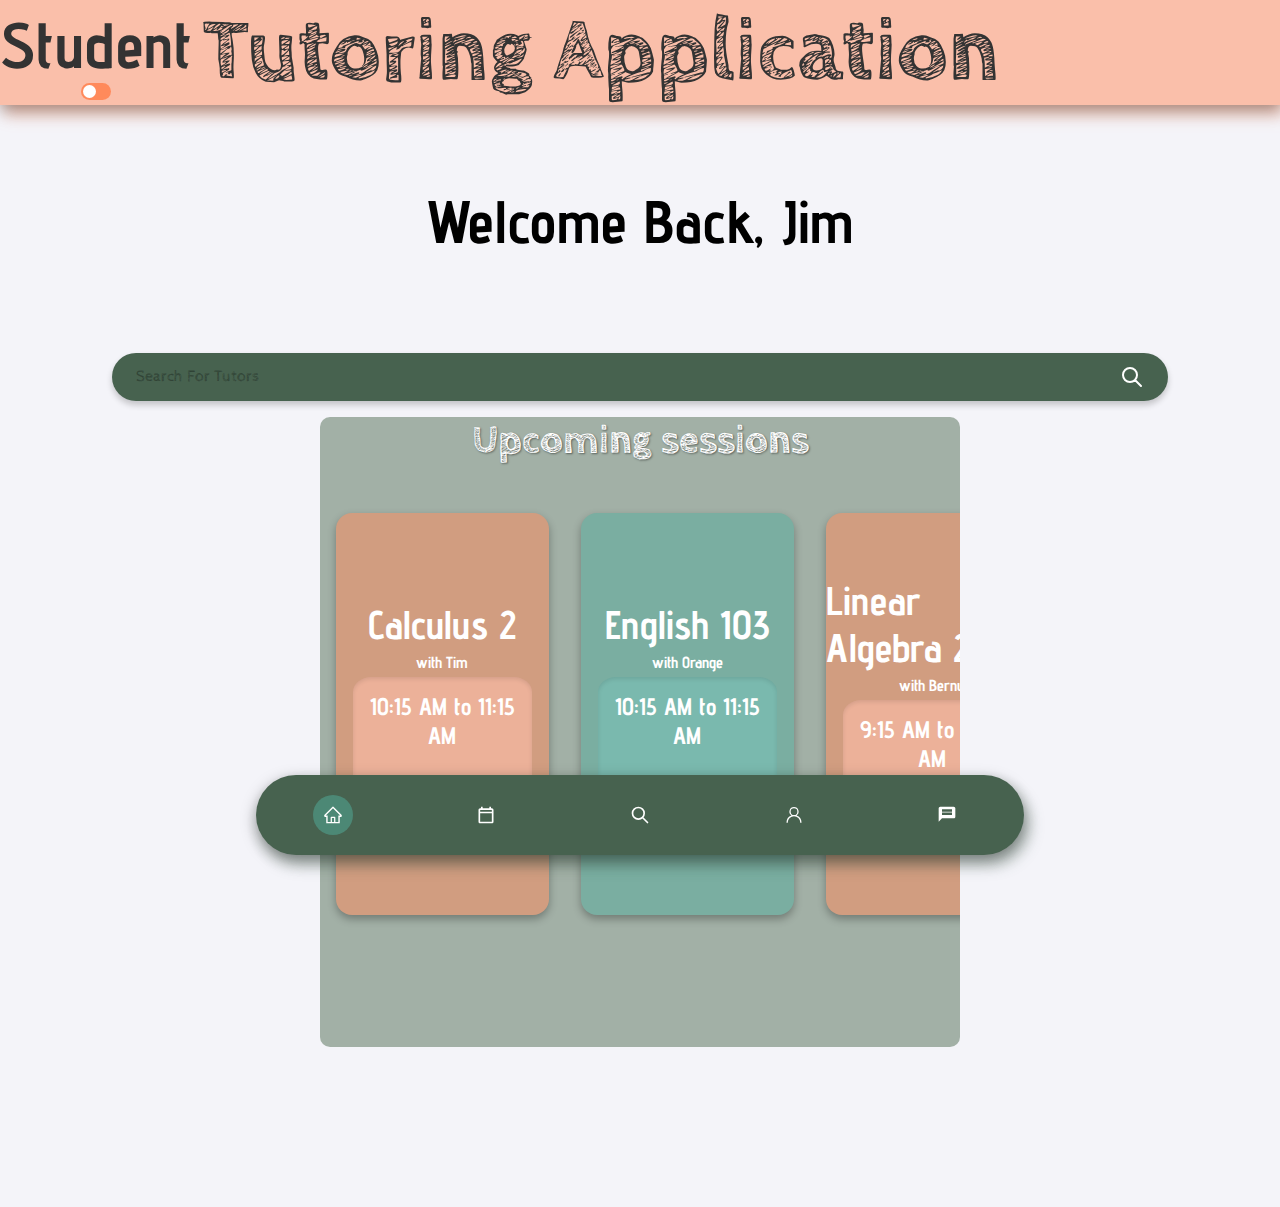
==== commit 1d982488: "search page all done" ====
--- a/index.html
+++ b/index.html
@@ -33,6 +33,6 @@
 
          </div>
     </div>
-    <nav></nav>  <!-- Placeholder for the navbar -->
+    <nav class="navbar"></nav>  <!-- Placeholder for the navbar -->
 </body>
 </html>
--- a/css/styles_base.css
+++ b/css/styles_base.css
@@ -92,13 +92,75 @@
     transform: translateX(13px);
 }
 
-nav{
-    position: absolute;
-    bottom: 5vh;
-    left: 50%;
-    transform: translateX(-50%);
+
+.search_bar {
+    display: flex;
+    align-items: center;
+    border-radius: 50px;
+    padding: 0.5rem 1rem;
+    width: 100%;
+    max-width: 80vw;
+    margin: 1rem auto;
+    height: 2rem;
 }
 
+.search_input {
+    flex: 1;
+    font-family: "Cabin Sketch", sans-serif;
+    font-size: 1rem;
+    color: #ffffff;
+    background-color: transparent;
+    border: none;
+    outline: none;
+    padding: 0.5rem;
+    margin-right: 1rem;
+    caret-color: #ffffff;
+}
+
+.search_input::placeholder {
+    color: #ffffff;
+    font-family: "Cabin Sketch", sans-serif;
+}
+
+.search_button {
+    background: none;
+    border: none;
+    cursor: pointer;
+    display: flex;
+    align-items: center;
+    justify-content: center;
+    padding: 0.5rem;
+    border-radius: 50%;
+    transition: background-color 0.3s;
+}
+
+.search_button:hover {
+    background-color: rgba(255, 255, 255, 0.1);
+}
+
+.search_icon {
+    stroke: #ffffff;
+    width: 1.5rem;
+    height: 1.5rem;
+}
+
+.main_content {
+    display: flex;
+    align-items: center;
+    border-radius: 40px;
+    justify-content: center;
+
+    margin: 1rem auto;
+    padding: 0.5rem 1rem;
+    width: 100%;
+    max-width: 80vw;
+    max-height: 65vh;
+}
+
+.navbar{
+    height: 5rem;
+    width: 60vw;
+}
 /* Mobile styles */
 @media (max-width: 600px) {
     header, nav, main, footer {
--- a/css/nav_bar.css
+++ b/css/nav_bar.css
@@ -2,13 +2,12 @@
 nav {
   position: fixed; /* Changed from absolute to fixed */
   display: flex;
-  background-color: rgba(71, 98, 79, 255);
-  width: 50vw;
-  height: 60px;
+  width: 90vw;
+  height: 10vw;
   align-items: center;
   justify-content: space-around;
   border-radius: 10vw;
-  top: 85vh; 
+  bottom: 5vh;
   left: 50%;
   transform: translateX(-50%); /* Center the navbar horizontally */
   z-index: 1000; /* Ensure it stays above other elements */
--- a/css/main-page.css
+++ b/css/main-page.css
@@ -37,7 +37,7 @@
     height: 90%; 
     top: 30%; 
     border-radius: 16px; 
-    box-shadow: 0px 4px 8px rgba(0, 0, 0, 0.3); 
+    box-shadow: 0 4px 8px rgba(0, 0, 0, 0.3);
 }
 
 /* Green color for even cards */
@@ -70,7 +70,7 @@
     width: 70%;
     height: 30%;
     text-align: center; 
-    box-shadow: inset 0px 2px 4px rgba(0, 0, 0, 0.1); 
+    box-shadow: inset 0 2px 4px rgba(0, 0, 0, 0.1);
 }
 
 .card_container:nth-child(even) .class_time {
@@ -131,58 +131,39 @@
 }
 
 
+@media (max-width: 768px) {
 
-.search_bar {
-    display: flex;
-    align-items: center; 
-    background-color: #47624f; 
-    border-radius: 25px;
-    padding: 0.5rem 1rem; 
-    width: 100%; 
-    max-width: 50vw; 
-    margin: 1rem auto; 
-    box-shadow: 0px 4px 6px rgba(0, 0, 0, 0.2); 
-    height: 3rem;
-    margin-bottom: 3rem;
-  }
-  
-  .search_input {
-    flex: 1; 
-    font-family: "Cabin Sketch", sans-serif;
-    font-size: 1rem;
-    color: #ffffff;
-    background-color: transparent; 
-    border: none; 
-    outline: none;
-    padding: 0.5rem; 
-    margin-right: 1rem; 
-    caret-color: #ffffff; 
-  }
+    .upcoming_sessions {
+        flex-direction: column;
+        width: 90%;
+        height: 50vh;
+        left: 5vw;
+        margin-bottom: 5rem;
+    }
 
-.search_input::placeholder {
-    color: #ffffff; 
-    font-family: "Cabin Sketch", sans-serif;
-}
-  
-  .search_button {
-    background: none; 
-    border: none; 
-    cursor: pointer; 
-    display: flex;
-    align-items: center;
-    justify-content: center;
-    padding: 0.5rem; 
-    border-radius: 50%; 
-    transition: background-color 0.3s; 
-  }
-  
-  .search_button:hover {
-    background-color: rgba(255, 255, 255, 0.1); 
-  }
-  
-  .search_icon {
-    stroke: #ffffff; 
-    width: 1.5rem;
-    height: 1.5rem;
-  }
-  +    .upcoming_sessions_title{
+        margin-bottom: 80%;
+    }
+
+    .all_card_container {
+        display: flex;
+        flex-direction: row;
+        gap: 1rem;
+        padding: 1rem;
+        height: 60%;
+        overflow-x: auto;
+        margin-top: 2rem;
+    }
+
+    .card_container {
+        width: 70%;
+        height: auto;
+        flex-direction: column;
+        flex-shrink: 0;
+    }
+
+    .class_time {
+        font-size: 1rem;
+        padding: 10px;
+    }
+}--- a/css/styles_stud.css
+++ b/css/styles_stud.css
@@ -23,3 +23,15 @@
     box-shadow: rgba(0, 0, 0, 0.35) 0 5px 15px,
                 rgba(71, 98, 79, 0.4) 5px 10px 15px;
 }
+
+.search_bar {
+    background-color: #47624f;
+    box-shadow: 0 4px 6px rgba(0, 0, 0, 0.2);
+}
+.search_input::placeholder {
+    color: rgba(0, 0, 0, 0.35);
+}
+
+.main_content {
+    background-color: rgba(71, 98, 79, 0.5);
+}